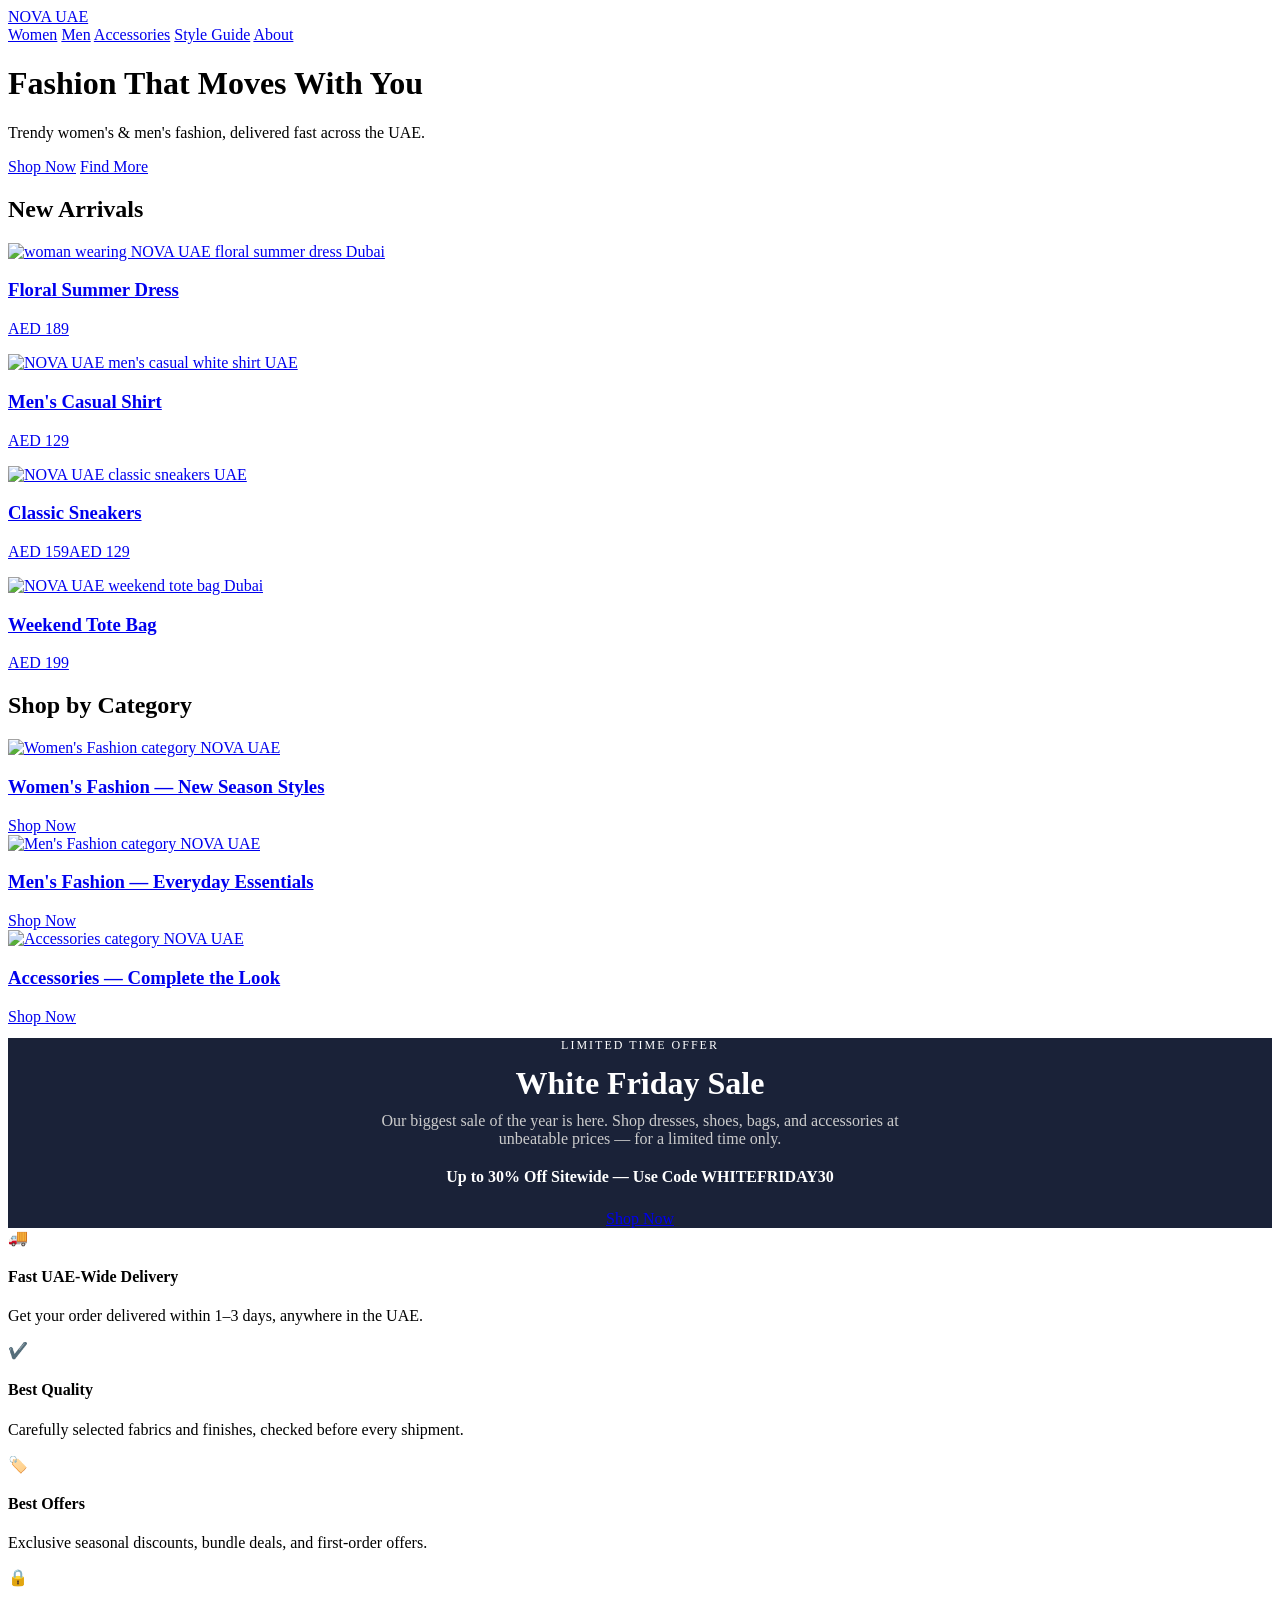
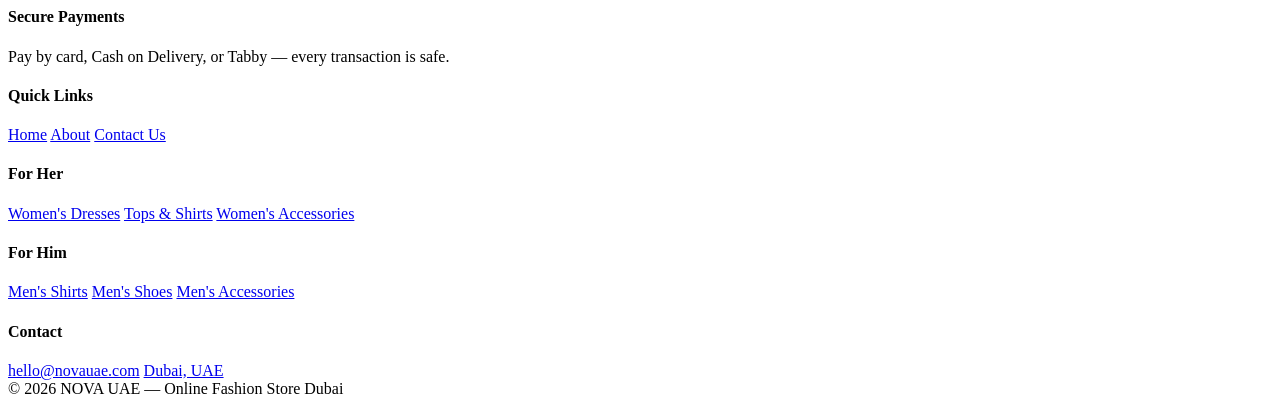
==== index.html @ 2ef84741 "Add files via upload" ====
<!DOCTYPE html>
<html lang="en">
<head>
<meta charset="UTF-8">
<meta name="viewport" content="width=device-width, initial-scale=1.0">

<!-- SEO: Title Tag -->
<title>NOVA UAE | Online Fashion Store Dubai – Dresses, Shoes & Bags</title>
<!-- SEO: Meta Description -->
<meta name="description" content="Shop trendy women's & men's fashion online in UAE. Fast delivery, easy returns, and unbeatable style. Discover NOVA UAE today.">
<link rel="canonical" href="https://example.github.io/">
<meta property="og:title" content="NOVA UAE | Online Fashion Store Dubai">
<meta property="og:description" content="Shop trendy women's & men's fashion online in UAE. Fast delivery, easy returns.">
<meta property="og:type" content="website">
<link rel="stylesheet" href="style.css">
</head>
<body>

<header>
  <a class="logo" href="index.html">NOVA UAE</a>
  <nav>
    <a href="category-womens.html">Women</a>
    <a href="category-mens.html">Men</a>
    <a href="#accessories">Accessories</a>
    <a href="blog-summer-dresses.html">Style Guide</a>
    <a href="#about">About</a>
  </nav>
</header>

<div class="hero">
  <!-- SEO: single H1 per page -->
  <h1>Fashion That Moves With You</h1>
  <p>Trendy women's & men's fashion, delivered fast across the UAE.</p>
  <a href="category-womens.html" class="btn">Shop Now</a>
  <a href="#new-arrivals" class="btn-outline">Find More</a>
</div>

<section id="new-arrivals">
  <h2 class="section-title">New Arrivals</h2>
  <div class="grid">
    <a class="card" href="product-floral-dress.html">
      <img src="https://images.unsplash.com/photo-1595777457583-95e059d581b8?w=500&q=80" alt="woman wearing NOVA UAE floral summer dress Dubai">
      <div class="card-body">
        <h3>Floral Summer Dress</h3>
        <p class="price">AED 189</p>
      </div>
    </a>
    <a class="card" href="#">
      <img src="https://images.unsplash.com/photo-1489987707025-afc232f7ea0f?w=500&q=80" alt="NOVA UAE men's casual white shirt UAE">
      <div class="card-body">
        <h3>Men's Casual Shirt</h3>
        <p class="price">AED 129</p>
      </div>
    </a>
    <a class="card" href="#">
      <img src="https://images.unsplash.com/photo-1543163521-1bf539c55dd2?w=500&q=80" alt="NOVA UAE classic sneakers UAE">
      <div class="card-body">
        <h3>Classic Sneakers</h3>
        <p class="price"><span class="old">AED 159</span>AED 129</p>
      </div>
    </a>
    <a class="card" href="#">
      <img src="https://images.unsplash.com/photo-1590874103328-eac38a683ce7?w=500&q=80" alt="NOVA UAE weekend tote bag Dubai">
      <div class="card-body">
        <h3>Weekend Tote Bag</h3>
        <p class="price">AED 199</p>
      </div>
    </a>
  </div>
</section>

<section style="background:var(--bg-light)">
  <h2 class="section-title">Shop by Category</h2>
  <div class="grid">
    <a class="category-block" href="category-womens.html">
      <img src="https://images.unsplash.com/photo-1483985988355-763728e1935b?w=600&q=80" alt="Women's Fashion category NOVA UAE">
      <div class="overlay">
        <h3>Women's Fashion — New Season Styles</h3>
        <span class="btn">Shop Now</span>
      </div>
    </a>
    <a class="category-block" href="category-mens.html">
      <img src="https://images.unsplash.com/photo-1516257984-b1b4d707412e?w=600&q=80" alt="Men's Fashion category NOVA UAE">
      <div class="overlay">
        <h3>Men's Fashion — Everyday Essentials</h3>
        <span class="btn">Shop Now</span>
      </div>
    </a>
    <a class="category-block" href="#accessories">
      <img src="https://images.unsplash.com/photo-1553062407-98eeb64c6a62?w=600&q=80" alt="Accessories category NOVA UAE">
      <div class="overlay">
        <h3>Accessories — Complete the Look</h3>
        <span class="btn">Shop Now</span>
      </div>
    </a>
  </div>
</section>

<section style="background:#1a2238;color:#fff;text-align:center;">
  <p style="letter-spacing:2px;font-size:12px;color:var(--accent);text-transform:uppercase;">Limited Time Offer</p>
  <h2 style="font-size:32px;margin:10px 0;">White Friday Sale</h2>
  <p style="max-width:520px;margin:0 auto 20px;color:#ccc;">Our biggest sale of the year is here. Shop dresses, shoes, bags, and accessories at unbeatable prices — for a limited time only.</p>
  <p style="font-weight:700;margin-bottom:24px;">Up to 30% Off Sitewide — Use Code WHITEFRIDAY30</p>
  <a href="category-womens.html" class="btn">Shop Now</a>
</section>

<section class="badges">
  <div class="badge">
    <div class="badge-icon">🚚</div>
    <h4>Fast UAE-Wide Delivery</h4>
    <p>Get your order delivered within 1–3 days, anywhere in the UAE.</p>
  </div>
  <div class="badge">
    <div class="badge-icon">✔️</div>
    <h4>Best Quality</h4>
    <p>Carefully selected fabrics and finishes, checked before every shipment.</p>
  </div>
  <div class="badge">
    <div class="badge-icon">🏷️</div>
    <h4>Best Offers</h4>
    <p>Exclusive seasonal discounts, bundle deals, and first-order offers.</p>
  </div>
  <div class="badge">
    <div class="badge-icon">🔒</div>
    <h4>Secure Payments</h4>
    <p>Pay by card, Cash on Delivery, or Tabby — every transaction is safe.</p>
  </div>
</section>

<footer>
  <div class="footer-grid">
    <div>
      <h4>Quick Links</h4>
      <a href="index.html">Home</a>
      <a href="#about">About</a>
      <a href="#contact">Contact Us</a>
    </div>
    <div>
      <h4>For Her</h4>
      <a href="category-womens.html">Women's Dresses</a>
      <a href="category-womens.html">Tops & Shirts</a>
      <a href="category-womens.html">Women's Accessories</a>
    </div>
    <div>
      <h4>For Him</h4>
      <a href="category-mens.html">Men's Shirts</a>
      <a href="category-mens.html">Men's Shoes</a>
      <a href="category-mens.html">Men's Accessories</a>
    </div>
    <div>
      <h4>Contact</h4>
      <a href="#">hello@novauae.com</a>
      <a href="#">Dubai, UAE</a>
    </div>
  </div>
  <div class="footer-bottom">&copy; 2026 NOVA UAE — Online Fashion Store Dubai</div>
</footer>

<!-- SEO: Schema markup -->
<script type="application/ld+json">
{
  "@context": "https://schema.org",
  "@type": "OnlineStore",
  "name": "NOVA UAE",
  "url": "https://example.github.io",
  "description": "Online fashion store in Dubai, UAE selling women's and men's clothing, shoes and accessories.",
  "areaServed": "AE"
}
</script>

</body>
</html>
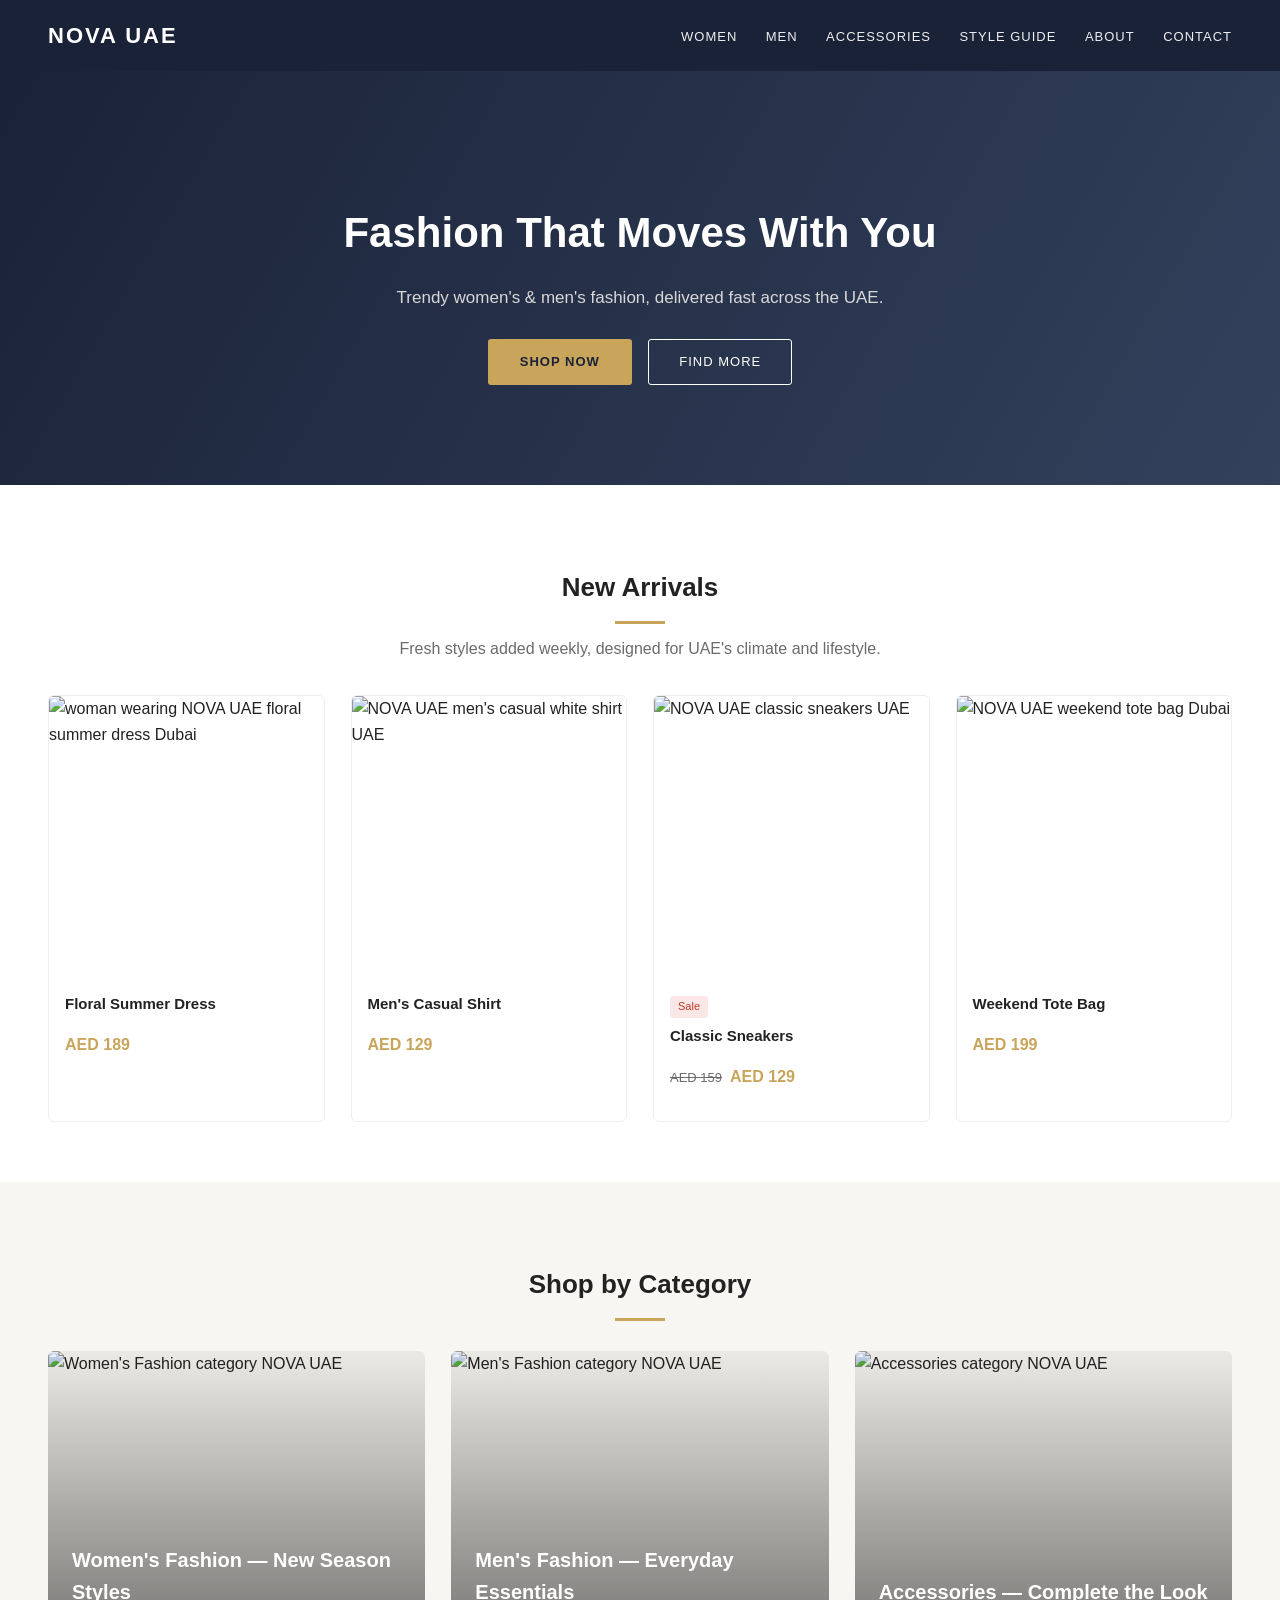
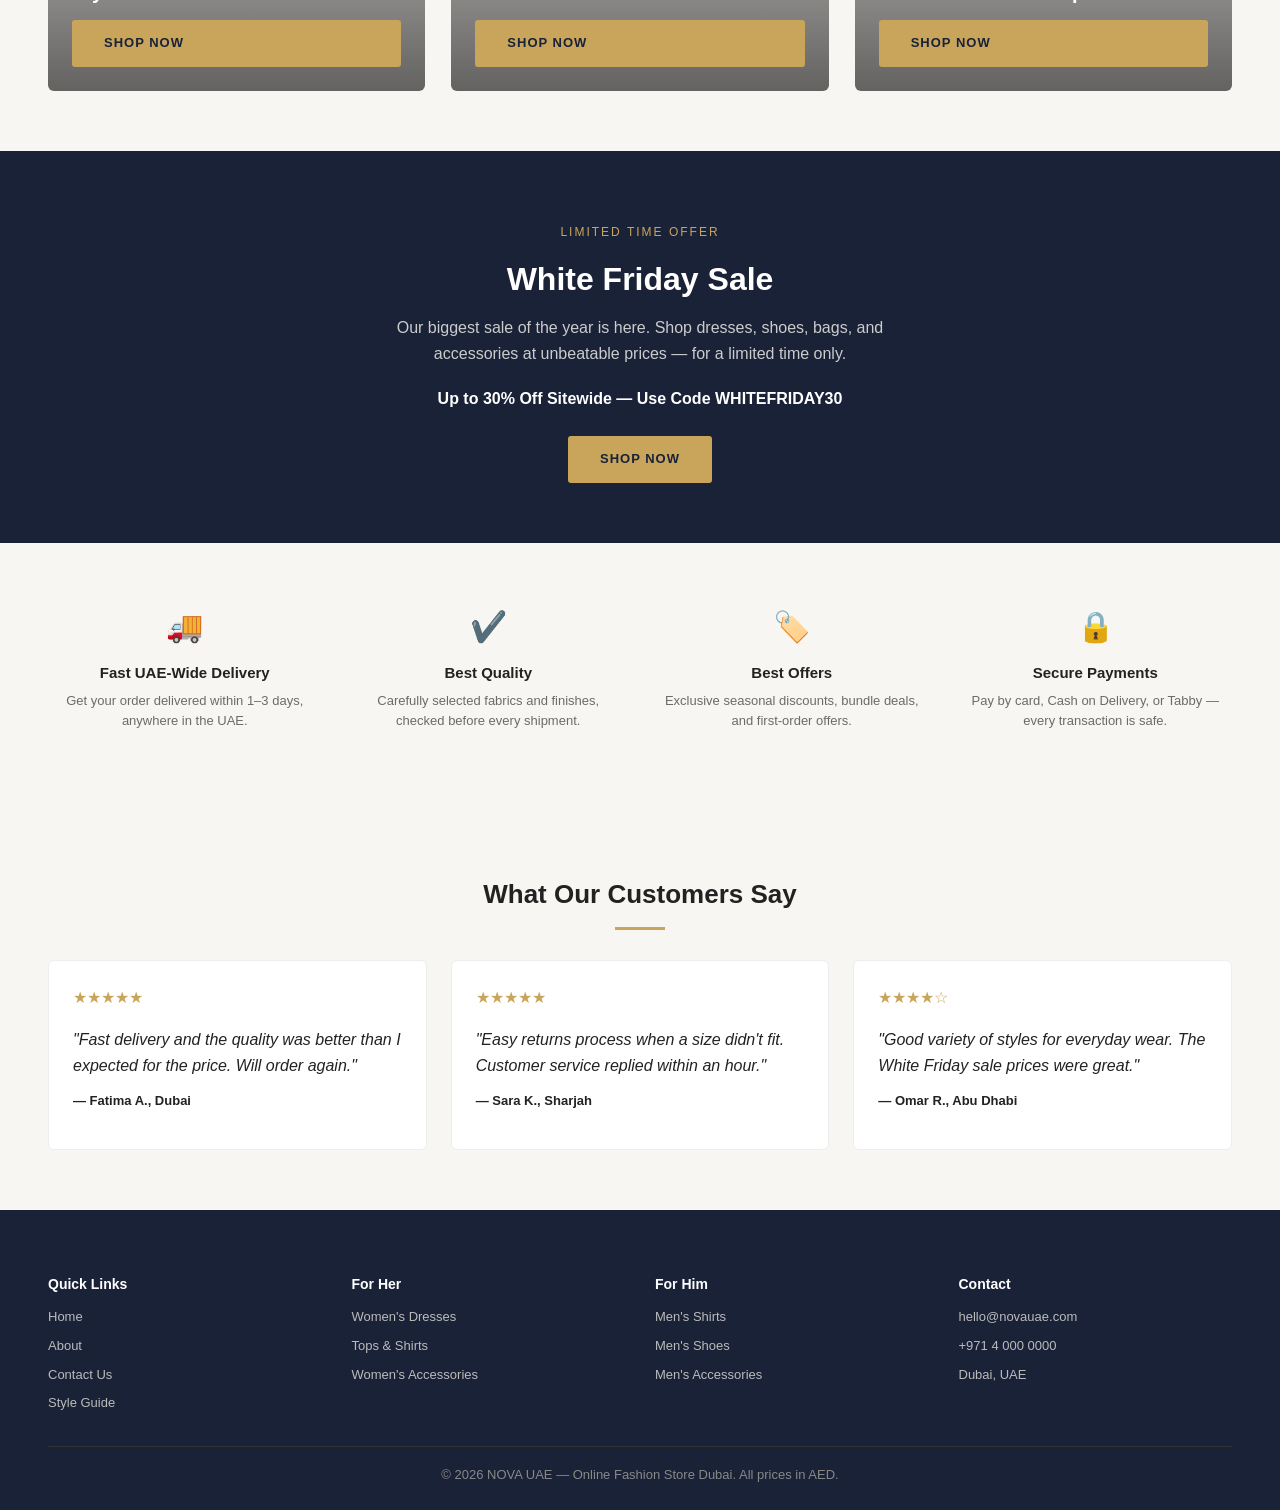
==== commit 10af8b75: "Add files via upload" ====
--- a/index.html
+++ b/index.html
@@ -3,32 +3,28 @@
 <head>
 <meta charset="UTF-8">
 <meta name="viewport" content="width=device-width, initial-scale=1.0">
-
-<!-- SEO: Title Tag -->
 <title>NOVA UAE | Online Fashion Store Dubai – Dresses, Shoes & Bags</title>
-<!-- SEO: Meta Description -->
 <meta name="description" content="Shop trendy women's & men's fashion online in UAE. Fast delivery, easy returns, and unbeatable style. Discover NOVA UAE today.">
-<link rel="canonical" href="https://example.github.io/">
-<meta property="og:title" content="NOVA UAE | Online Fashion Store Dubai">
-<meta property="og:description" content="Shop trendy women's & men's fashion online in UAE. Fast delivery, easy returns.">
+<link rel="canonical" href="https://amalujaison14.github.io/index.html">
+<meta property="og:title" content="NOVA UAE | Online Fashion Store Dubai – Dresses, Shoes & Bags">
+<meta property="og:description" content="Shop trendy women's & men's fashion online in UAE. Fast delivery, easy returns, and unbeatable style. Discover NOVA UAE today.">
 <meta property="og:type" content="website">
 <link rel="stylesheet" href="style.css">
 </head>
 <body>
-
 <header>
   <a class="logo" href="index.html">NOVA UAE</a>
   <nav>
     <a href="category-womens.html">Women</a>
     <a href="category-mens.html">Men</a>
-    <a href="#accessories">Accessories</a>
+    <a href="category-accessories.html">Accessories</a>
     <a href="blog-summer-dresses.html">Style Guide</a>
-    <a href="#about">About</a>
+    <a href="about.html">About</a>
+    <a href="contact.html">Contact</a>
   </nav>
 </header>
 
 <div class="hero">
-  <!-- SEO: single H1 per page -->
   <h1>Fashion That Moves With You</h1>
   <p>Trendy women's & men's fashion, delivered fast across the UAE.</p>
   <a href="category-womens.html" class="btn">Shop Now</a>
@@ -37,34 +33,23 @@
 
 <section id="new-arrivals">
   <h2 class="section-title">New Arrivals</h2>
+  <p class="section-sub">Fresh styles added weekly, designed for UAE's climate and lifestyle.</p>
   <div class="grid">
     <a class="card" href="product-floral-dress.html">
-      <img src="https://images.unsplash.com/photo-1595777457583-95e059d581b8?w=500&q=80" alt="woman wearing NOVA UAE floral summer dress Dubai">
-      <div class="card-body">
-        <h3>Floral Summer Dress</h3>
-        <p class="price">AED 189</p>
-      </div>
+      <img src="https://loremflickr.com/500/600/floral,dress,fashion" alt="woman wearing NOVA UAE floral summer dress Dubai">
+      <div class="card-body"><h3>Floral Summer Dress</h3><p class="price">AED 189</p></div>
     </a>
-    <a class="card" href="#">
-      <img src="https://images.unsplash.com/photo-1489987707025-afc232f7ea0f?w=500&q=80" alt="NOVA UAE men's casual white shirt UAE">
-      <div class="card-body">
-        <h3>Men's Casual Shirt</h3>
-        <p class="price">AED 129</p>
-      </div>
+    <a class="card" href="product-mens-shirt.html">
+      <img src="https://loremflickr.com/500/600/man,shirt,fashion" alt="NOVA UAE men's casual white shirt UAE">
+      <div class="card-body"><h3>Men's Casual Shirt</h3><p class="price">AED 129</p></div>
     </a>
-    <a class="card" href="#">
-      <img src="https://images.unsplash.com/photo-1543163521-1bf539c55dd2?w=500&q=80" alt="NOVA UAE classic sneakers UAE">
-      <div class="card-body">
-        <h3>Classic Sneakers</h3>
-        <p class="price"><span class="old">AED 159</span>AED 129</p>
-      </div>
+    <a class="card" href="category-mens.html">
+      <img src="https://loremflickr.com/500/600/sneakers,shoes" alt="NOVA UAE classic sneakers UAE">
+      <div class="card-body"><span class="tag">Sale</span><br><h3>Classic Sneakers</h3><p class="price"><span class="old">AED 159</span>AED 129</p></div>
     </a>
-    <a class="card" href="#">
-      <img src="https://images.unsplash.com/photo-1590874103328-eac38a683ce7?w=500&q=80" alt="NOVA UAE weekend tote bag Dubai">
-      <div class="card-body">
-        <h3>Weekend Tote Bag</h3>
-        <p class="price">AED 199</p>
-      </div>
+    <a class="card" href="product-tote-bag.html">
+      <img src="https://loremflickr.com/500/600/handbag,tote,leather" alt="NOVA UAE weekend tote bag Dubai">
+      <div class="card-body"><h3>Weekend Tote Bag</h3><p class="price">AED 199</p></div>
     </a>
   </div>
 </section>
@@ -73,25 +58,16 @@
   <h2 class="section-title">Shop by Category</h2>
   <div class="grid">
     <a class="category-block" href="category-womens.html">
-      <img src="https://images.unsplash.com/photo-1483985988355-763728e1935b?w=600&q=80" alt="Women's Fashion category NOVA UAE">
-      <div class="overlay">
-        <h3>Women's Fashion — New Season Styles</h3>
-        <span class="btn">Shop Now</span>
-      </div>
+      <img src="https://loremflickr.com/600/700/woman,fashion,street,style" alt="Women's Fashion category NOVA UAE">
+      <div class="overlay"><h3>Women's Fashion — New Season Styles</h3><span class="btn">Shop Now</span></div>
     </a>
     <a class="category-block" href="category-mens.html">
-      <img src="https://images.unsplash.com/photo-1516257984-b1b4d707412e?w=600&q=80" alt="Men's Fashion category NOVA UAE">
-      <div class="overlay">
-        <h3>Men's Fashion — Everyday Essentials</h3>
-        <span class="btn">Shop Now</span>
-      </div>
+      <img src="https://loremflickr.com/600/700/man,fashion,street,style" alt="Men's Fashion category NOVA UAE">
+      <div class="overlay"><h3>Men's Fashion — Everyday Essentials</h3><span class="btn">Shop Now</span></div>
     </a>
-    <a class="category-block" href="#accessories">
-      <img src="https://images.unsplash.com/photo-1553062407-98eeb64c6a62?w=600&q=80" alt="Accessories category NOVA UAE">
-      <div class="overlay">
-        <h3>Accessories — Complete the Look</h3>
-        <span class="btn">Shop Now</span>
-      </div>
+    <a class="category-block" href="category-accessories.html">
+      <img src="https://loremflickr.com/600/700/accessories,jewelry,bag" alt="Accessories category NOVA UAE">
+      <div class="overlay"><h3>Accessories — Complete the Look</h3><span class="btn">Shop Now</span></div>
     </a>
   </div>
 </section>
@@ -105,25 +81,18 @@
 </section>
 
 <section class="badges">
-  <div class="badge">
-    <div class="badge-icon">🚚</div>
-    <h4>Fast UAE-Wide Delivery</h4>
-    <p>Get your order delivered within 1–3 days, anywhere in the UAE.</p>
-  </div>
-  <div class="badge">
-    <div class="badge-icon">✔️</div>
-    <h4>Best Quality</h4>
-    <p>Carefully selected fabrics and finishes, checked before every shipment.</p>
-  </div>
-  <div class="badge">
-    <div class="badge-icon">🏷️</div>
-    <h4>Best Offers</h4>
-    <p>Exclusive seasonal discounts, bundle deals, and first-order offers.</p>
-  </div>
-  <div class="badge">
-    <div class="badge-icon">🔒</div>
-    <h4>Secure Payments</h4>
-    <p>Pay by card, Cash on Delivery, or Tabby — every transaction is safe.</p>
+  <div class="badge"><div class="badge-icon">🚚</div><h4>Fast UAE-Wide Delivery</h4><p>Get your order delivered within 1–3 days, anywhere in the UAE.</p></div>
+  <div class="badge"><div class="badge-icon">✔️</div><h4>Best Quality</h4><p>Carefully selected fabrics and finishes, checked before every shipment.</p></div>
+  <div class="badge"><div class="badge-icon">🏷️</div><h4>Best Offers</h4><p>Exclusive seasonal discounts, bundle deals, and first-order offers.</p></div>
+  <div class="badge"><div class="badge-icon">🔒</div><h4>Secure Payments</h4><p>Pay by card, Cash on Delivery, or Tabby — every transaction is safe.</p></div>
+</section>
+
+<section class="testimonials">
+  <h2 class="section-title">What Our Customers Say</h2>
+  <div class="testimonial-grid">
+    <div class="testimonial"><div class="stars">★★★★★</div><p class="quote">"Fast delivery and the quality was better than I expected for the price. Will order again."</p><p class="name">— Fatima A., Dubai</p></div>
+    <div class="testimonial"><div class="stars">★★★★★</div><p class="quote">"Easy returns process when a size didn't fit. Customer service replied within an hour."</p><p class="name">— Sara K., Sharjah</p></div>
+    <div class="testimonial"><div class="stars">★★★★☆</div><p class="quote">"Good variety of styles for everyday wear. The White Friday sale prices were great."</p><p class="name">— Omar R., Abu Dhabi</p></div>
   </div>
 </section>
 
@@ -132,41 +101,40 @@
     <div>
       <h4>Quick Links</h4>
       <a href="index.html">Home</a>
-      <a href="#about">About</a>
-      <a href="#contact">Contact Us</a>
+      <a href="about.html">About</a>
+      <a href="contact.html">Contact Us</a>
+      <a href="blog-summer-dresses.html">Style Guide</a>
     </div>
     <div>
       <h4>For Her</h4>
       <a href="category-womens.html">Women's Dresses</a>
       <a href="category-womens.html">Tops & Shirts</a>
-      <a href="category-womens.html">Women's Accessories</a>
+      <a href="category-accessories.html">Women's Accessories</a>
     </div>
     <div>
       <h4>For Him</h4>
       <a href="category-mens.html">Men's Shirts</a>
       <a href="category-mens.html">Men's Shoes</a>
-      <a href="category-mens.html">Men's Accessories</a>
+      <a href="category-accessories.html">Men's Accessories</a>
     </div>
     <div>
       <h4>Contact</h4>
-      <a href="#">hello@novauae.com</a>
+      <a href="mailto:hello@novauae.com">hello@novauae.com</a>
+      <a href="tel:+97140000000">+971 4 000 0000</a>
       <a href="#">Dubai, UAE</a>
     </div>
   </div>
-  <div class="footer-bottom">&copy; 2026 NOVA UAE — Online Fashion Store Dubai</div>
+  <div class="footer-bottom">&copy; 2026 NOVA UAE — Online Fashion Store Dubai. All prices in AED.</div>
 </footer>
-
-<!-- SEO: Schema markup -->
 <script type="application/ld+json">
 {
   "@context": "https://schema.org",
   "@type": "OnlineStore",
   "name": "NOVA UAE",
-  "url": "https://example.github.io",
+  "url": "https://amalujaison14.github.io",
   "description": "Online fashion store in Dubai, UAE selling women's and men's clothing, shoes and accessories.",
   "areaServed": "AE"
 }
 </script>
-
 </body>
 </html>
--- a/style.css
+++ b/style.css
@@ -0,0 +1,132 @@
+:root {
+  --navy: #1a2238;
+  --navy-light: #33415c;
+  --accent: #c9a55c;
+  --bg-light: #f8f6f2;
+  --text: #222;
+  --muted: #6b6b6b;
+}
+* { box-sizing: border-box; }
+body { font-family: 'Helvetica Neue', Arial, sans-serif; margin: 0; color: var(--text); line-height: 1.6; }
+a { text-decoration: none; color: inherit; }
+img { max-width: 100%; display: block; }
+
+header {
+  background: var(--navy);
+  padding: 18px 48px;
+  display: flex;
+  justify-content: space-between;
+  align-items: center;
+  position: sticky;
+  top: 0;
+  z-index: 100;
+  flex-wrap: wrap;
+}
+.logo { color: #fff; font-size: 22px; font-weight: 700; letter-spacing: 2px; }
+nav a { color: #eee; margin-left: 24px; font-size: 13px; letter-spacing: 1px; text-transform: uppercase; transition: color .2s; }
+nav a:hover { color: var(--accent); }
+
+.hero {
+  background: linear-gradient(120deg, var(--navy) 0%, var(--navy-light) 100%);
+  color: #fff; padding: 100px 48px; text-align: center;
+}
+.hero h1 { font-size: 42px; margin-bottom: 14px; font-weight: 700; }
+.hero p { font-size: 17px; color: #d8d8d8; margin-bottom: 28px; }
+
+.page-hero {
+  background: linear-gradient(120deg, var(--navy) 0%, var(--navy-light) 100%);
+  color: #fff; padding: 70px 48px; text-align: center;
+}
+.page-hero h1 { font-size: 34px; margin: 0 0 10px; }
+.page-hero p { color: #d8d8d8; max-width: 600px; margin: 0 auto; }
+
+.btn {
+  display: inline-block; background: var(--accent); color: var(--navy);
+  padding: 13px 32px; border-radius: 3px; font-size: 13px; letter-spacing: 1px;
+  text-transform: uppercase; font-weight: 600; border: none; cursor: pointer;
+}
+.btn:hover { background: #b5924a; }
+.btn-outline {
+  display: inline-block; border: 1px solid #fff; color: #fff; padding: 12px 30px;
+  border-radius: 3px; font-size: 13px; letter-spacing: 1px; text-transform: uppercase; margin-left: 12px;
+}
+
+section { padding: 60px 48px; }
+.section-title { font-size: 26px; margin-bottom: 30px; text-align: center; font-weight: 700; }
+.section-title::after { content:''; display:block; width:50px; height:3px; background:var(--accent); margin:12px auto 0; }
+.section-sub { text-align:center; color: var(--muted); max-width: 560px; margin: -18px auto 34px; }
+
+.grid { display: grid; grid-template-columns: repeat(auto-fit, minmax(220px, 1fr)); gap: 26px; }
+.grid-3 { display: grid; grid-template-columns: repeat(auto-fit, minmax(260px, 1fr)); gap: 26px; }
+
+.card { background:#fff; border:1px solid #eee; border-radius:6px; overflow:hidden; transition: transform .2s, box-shadow .2s; }
+.card:hover { transform: translateY(-4px); box-shadow: 0 10px 24px rgba(0,0,0,.08); }
+.card img { width:100%; height:280px; object-fit:cover; }
+.card-body { padding:16px; }
+.card-body h3 { margin:0 0 6px; font-size:15px; }
+.card-body .price { color: var(--accent); font-weight:700; }
+.card-body .price .old { color: var(--muted); text-decoration: line-through; font-weight:400; margin-right:8px; font-size:13px; }
+.card-body .tag { display:inline-block; background:#fce7e7; color:#c0392b; font-size:11px; padding:2px 8px; border-radius:3px; margin-bottom:6px; }
+
+.category-block { position:relative; border-radius:6px; overflow:hidden; height:340px; }
+.category-block img { width:100%; height:100%; object-fit:cover; }
+.category-block .overlay {
+  position:absolute; inset:0; background: linear-gradient(0deg, rgba(0,0,0,.6), rgba(0,0,0,.05));
+  display:flex; flex-direction:column; justify-content:flex-end; padding:24px; color:#fff;
+}
+.category-block h3 { font-size:20px; margin:0 0 12px; }
+
+.badges { display:grid; grid-template-columns: repeat(auto-fit, minmax(180px,1fr)); gap:30px; text-align:center; background: var(--bg-light); }
+.badges .badge h4 { margin:10px 0 6px; font-size:15px; }
+.badges .badge p { color: var(--muted); font-size:13px; margin:0; }
+.badge-icon { font-size:30px; }
+
+.testimonials { background: var(--bg-light); }
+.testimonial-grid { display:grid; grid-template-columns: repeat(auto-fit, minmax(260px,1fr)); gap:24px; }
+.testimonial { background:#fff; padding:24px; border-radius:6px; border:1px solid #eee; }
+.testimonial .stars { color: var(--accent); margin-bottom:10px; }
+.testimonial p.quote { font-style: italic; color: var(--text); margin-bottom:12px; }
+.testimonial .name { font-weight:700; font-size:13px; }
+
+footer { background: var(--navy); color:#ccc; padding:44px 48px 24px; font-size:13px; }
+.footer-grid { display:grid; grid-template-columns: repeat(auto-fit, minmax(160px,1fr)); gap:30px; margin-bottom:24px; }
+.footer-grid h4 { color:#fff; margin-bottom:12px; font-size:14px; }
+.footer-grid a { display:block; color:#bbb; margin-bottom:8px; }
+.footer-grid a:hover { color: var(--accent); }
+.footer-bottom { border-top:1px solid #333; padding-top:18px; text-align:center; color:#888; }
+
+.product-detail { display:grid; grid-template-columns: 1fr 1fr; gap:50px; align-items:flex-start; }
+.product-detail img { width:100%; border-radius:6px; }
+.product-detail h1 { font-size:28px; margin-bottom:10px; }
+.product-detail .price { font-size:24px; color: var(--accent); font-weight:700; margin-bottom:16px; }
+.product-detail .meta { color: var(--muted); font-size:14px; margin-bottom:20px; }
+.product-detail .colors span { display:inline-block; width:22px; height:22px; border-radius:50%; margin-right:8px; border:1px solid #ccc; vertical-align:middle; }
+
+.blog-hero { background: var(--bg-light); padding:60px 48px; text-align:center; }
+.blog-hero h1 { font-size:32px; }
+.blog-content { max-width:720px; margin:0 auto; padding:40px 20px; }
+.blog-content h2 { margin-top:34px; }
+.blog-content img { width:100%; border-radius:6px; margin:20px 0; }
+
+.about-block { display:grid; grid-template-columns: 1fr 1fr; gap:50px; align-items:center; }
+.about-block img { border-radius:6px; }
+
+.contact-form { max-width:560px; margin:0 auto; }
+.contact-form label { display:block; margin-bottom:6px; font-size:13px; font-weight:600; }
+.contact-form input, .contact-form textarea {
+  width:100%; padding:12px; margin-bottom:18px; border:1px solid #ddd; border-radius:4px; font-family:inherit; font-size:14px;
+}
+.contact-info { display:flex; gap:30px; justify-content:center; flex-wrap:wrap; margin-bottom:40px; text-align:center; }
+.contact-info div h4 { margin-bottom:4px; }
+.contact-info div p { color: var(--muted); margin:0; }
+
+.breadcrumb { padding:16px 48px; font-size:13px; color: var(--muted); }
+.breadcrumb a { color: var(--navy); }
+
+@media (max-width: 768px) {
+  header { flex-direction: column; gap: 10px; padding: 14px 20px; }
+  nav a { margin: 0 8px; }
+  .hero, .page-hero { padding: 50px 20px; }
+  section { padding: 40px 20px; }
+  .product-detail, .about-block { grid-template-columns: 1fr; }
+}
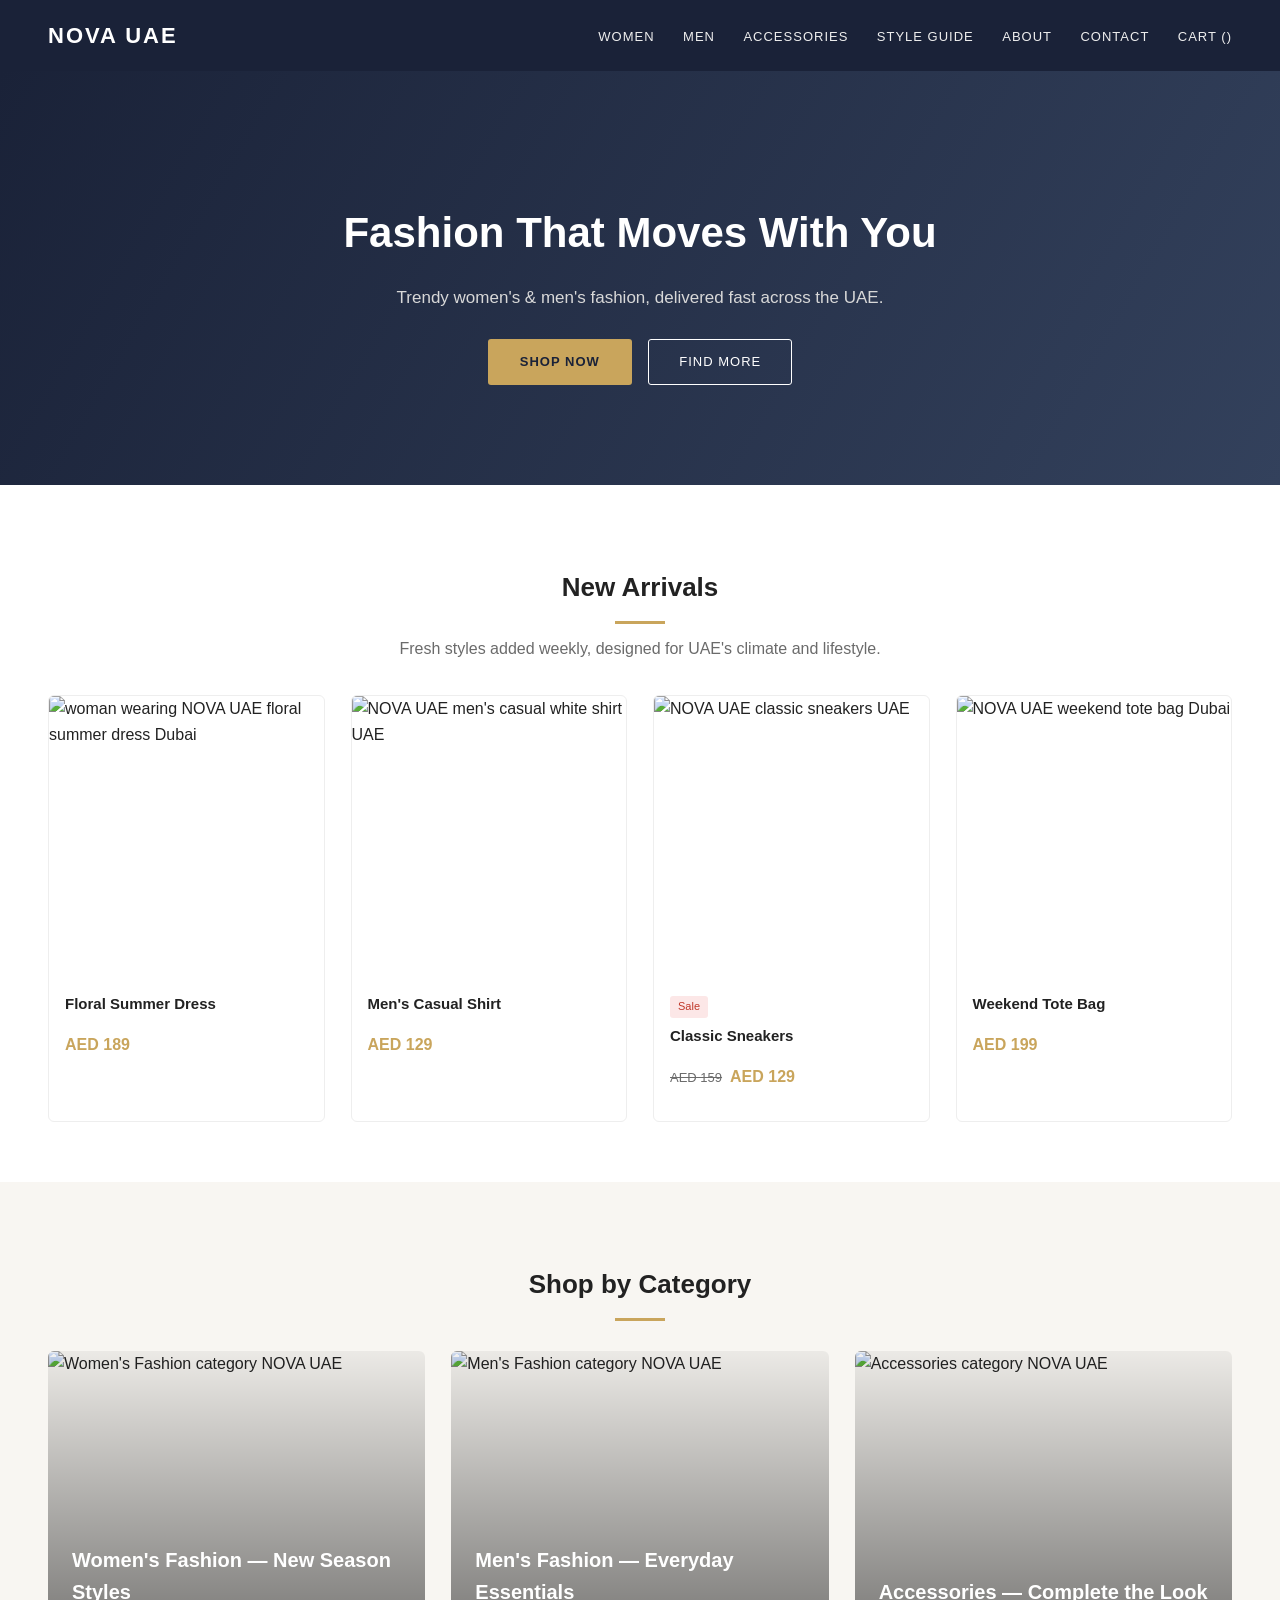
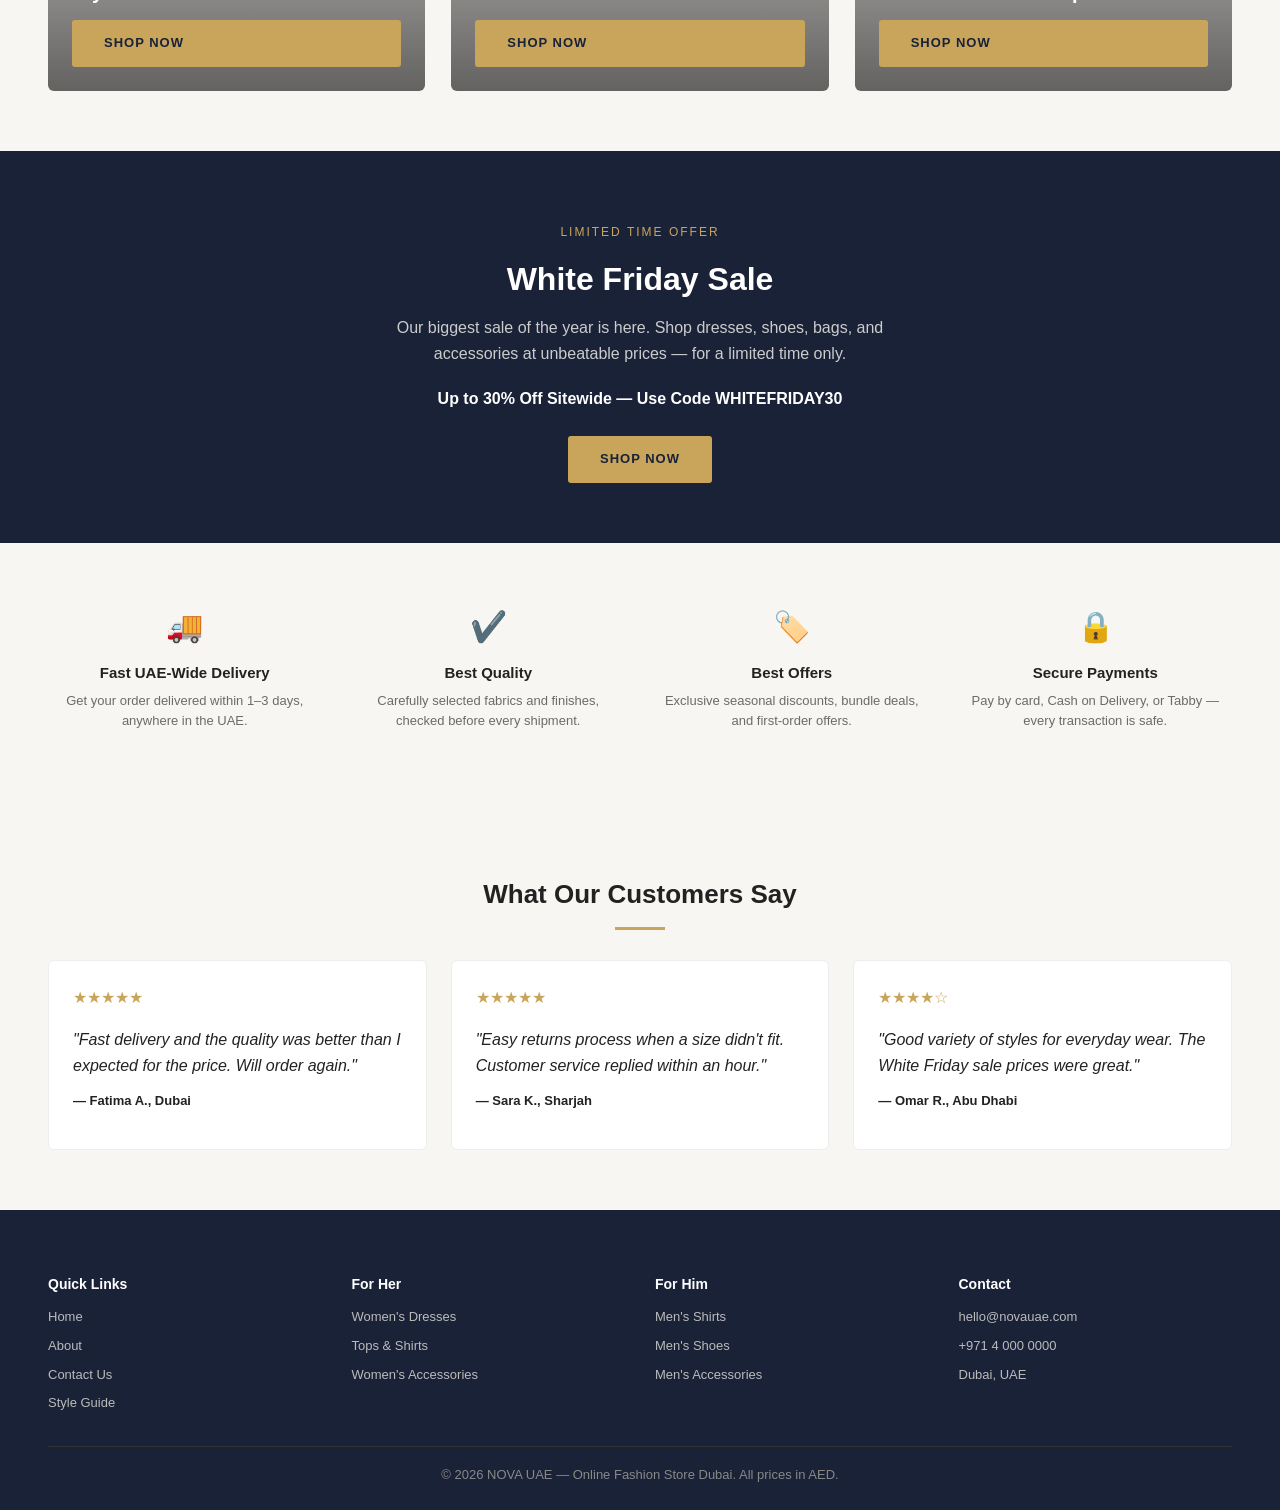
==== commit 870f7066: "Update index.html" ====
--- a/index.html
+++ b/index.html
@@ -21,6 +21,7 @@
     <a href="blog-summer-dresses.html">Style Guide</a>
     <a href="about.html">About</a>
     <a href="contact.html">Contact</a>
+    <a href="cart.html">Cart (<span id="cart-badge">0</span>)</a>
   </nav>
 </header>
 
@@ -36,19 +37,19 @@
   <p class="section-sub">Fresh styles added weekly, designed for UAE's climate and lifestyle.</p>
   <div class="grid">
     <a class="card" href="product-floral-dress.html">
-      <img src="https://loremflickr.com/500/600/floral,dress,fashion" alt="woman wearing NOVA UAE floral summer dress Dubai">
+      <img src="https://encrypted-tbn2.gstatic.com/shopping?q=tbn:ANd9GcT2OYFyOk10HVqiAlQQHHWcUj9n1RuqKBwr_7C7TuIKM3-FrBHfjGZkBaCjFZGHe72_trCCIVxf7EMnGLjPrdpczT9YlvJO" alt="woman wearing NOVA UAE floral summer dress Dubai">
       <div class="card-body"><h3>Floral Summer Dress</h3><p class="price">AED 189</p></div>
     </a>
     <a class="card" href="product-mens-shirt.html">
-      <img src="https://loremflickr.com/500/600/man,shirt,fashion" alt="NOVA UAE men's casual white shirt UAE">
+      <img src="https://encrypted-tbn2.gstatic.com/shopping?q=tbn:ANd9GcTxQ4vPKCbObgXCyzO4E3AlYsjA26U9q5LRk3wzfHKarSit5gAFGuDM2iA6kg8Ij8Do_gT4c2rMCyTgGqZEXyUDyzysBE8w-J6a7CQdq2s" alt="NOVA UAE men's casual white shirt UAE">
       <div class="card-body"><h3>Men's Casual Shirt</h3><p class="price">AED 129</p></div>
     </a>
     <a class="card" href="category-mens.html">
-      <img src="https://loremflickr.com/500/600/sneakers,shoes" alt="NOVA UAE classic sneakers UAE">
+      <img src="https://encrypted-tbn0.gstatic.com/images?q=tbn:ANd9GcT8EZjHlv8mSZSVfQxM8Qa7MZt_hGYcf4CMDpwT_5lYSQ&s=10" alt="NOVA UAE classic sneakers UAE">
       <div class="card-body"><span class="tag">Sale</span><br><h3>Classic Sneakers</h3><p class="price"><span class="old">AED 159</span>AED 129</p></div>
     </a>
     <a class="card" href="product-tote-bag.html">
-      <img src="https://loremflickr.com/500/600/handbag,tote,leather" alt="NOVA UAE weekend tote bag Dubai">
+      <img src="https://encrypted-tbn0.gstatic.com/images?q=tbn:ANd9GcQvaf1gWUpBx8h9mh4Jqdw6TNSJ92D5KreJLp_3xiOSmg&s=10" alt="NOVA UAE weekend tote bag Dubai">
       <div class="card-body"><h3>Weekend Tote Bag</h3><p class="price">AED 199</p></div>
     </a>
   </div>
@@ -58,15 +59,15 @@
   <h2 class="section-title">Shop by Category</h2>
   <div class="grid">
     <a class="category-block" href="category-womens.html">
-      <img src="https://loremflickr.com/600/700/woman,fashion,street,style" alt="Women's Fashion category NOVA UAE">
+      <img src="https://encrypted-tbn0.gstatic.com/images?q=tbn:ANd9GcTVm93TlSogDqhYTMxuJ6TeI5GDVm1ya3SVKP58Z4pPsw&s=10" alt="Women's Fashion category NOVA UAE">
       <div class="overlay"><h3>Women's Fashion — New Season Styles</h3><span class="btn">Shop Now</span></div>
     </a>
     <a class="category-block" href="category-mens.html">
-      <img src="https://loremflickr.com/600/700/man,fashion,street,style" alt="Men's Fashion category NOVA UAE">
+      <img src="https://encrypted-tbn0.gstatic.com/images?q=tbn:ANd9GcSVyPlaE8R5kUaqjH1GWQHRa89Bza2FPfVn60zG4PwcSg&s=10" alt="Men's Fashion category NOVA UAE">
       <div class="overlay"><h3>Men's Fashion — Everyday Essentials</h3><span class="btn">Shop Now</span></div>
     </a>
     <a class="category-block" href="category-accessories.html">
-      <img src="https://loremflickr.com/600/700/accessories,jewelry,bag" alt="Accessories category NOVA UAE">
+      <img src="https://thumbs.dreamstime.com/b/clothing-accessories-men-women-ready-travel-life-style-clothing-accessories-men-women-ready-travel-123474109.jpg" alt="Accessories category NOVA UAE">
       <div class="overlay"><h3>Accessories — Complete the Look</h3><span class="btn">Shop Now</span></div>
     </a>
   </div>
@@ -136,5 +137,6 @@
   "areaServed": "AE"
 }
 </script>
+  <script src="cart.js"></script>
 </body>
 </html>
